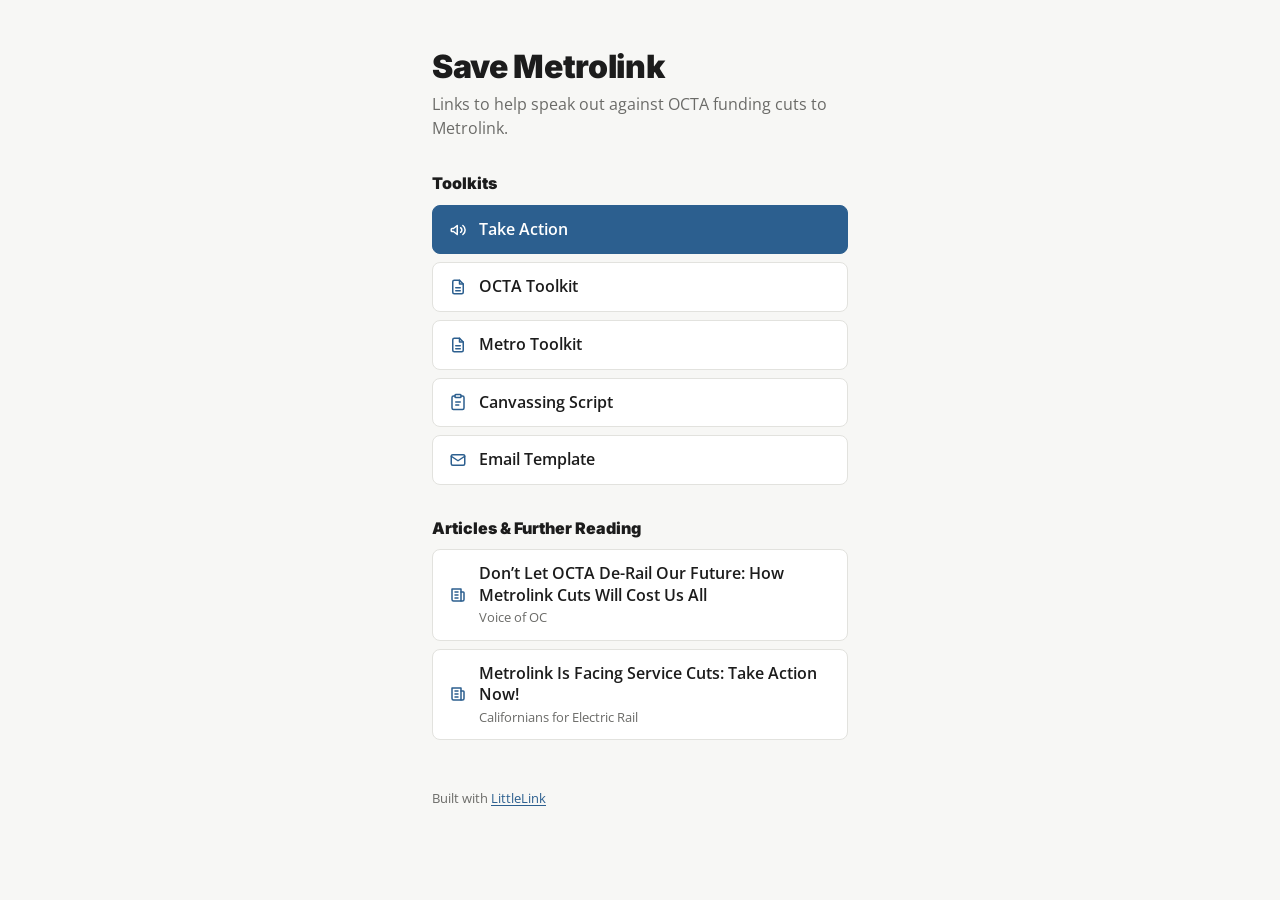
==== index.html @ 23a21e2d "chore(page): remove privacy policy page Drop privacy.html and its footer link, and stop copying it i" ====
<!DOCTYPE html>

<!--
  To change the theme, change the class on the html tag below to one of:
  - theme-auto: Automatically switches based on user's system preferences
  - theme-light: Forces light theme
  - theme-dark: Forces dark theme
-->

<html class="theme-auto" lang="en"> <!-- Update `class="theme-auto"` with your preference -->

  <head>
    <meta charset="utf-8">
    <meta name="viewport" content="width=device-width, initial-scale=1">

    <!-- Page Title - Change this to your name/brand (50-60 characters recommended) -->
    <title>Save Metrolink</title>
    <link rel="icon" type="image/svg+xml" href="images/favicon.svg">

    <!-- Meta Description - Write a description (150-160 characters recommended) -->
    <meta name="description" content="Links to help speak out against OCTA funding cuts to Metrolink.">

    <!-- Canonical URL - Helps prevent duplicate content issues -->
    <link rel="canonical" href="https://yourwebsite.com">

    <!-- Author Information -->
    <meta name="author" content="Your Name">

    <!-- Browser UI Color - Matches the default light/dark theme backgrounds -->
    <meta name="theme-color" content="#F7F7F5" media="(prefers-color-scheme: light)">
    <meta name="theme-color" content="#141414" media="(prefers-color-scheme: dark)">

    <!-- Social Sharing (Open Graph & Twitter) - Uncomment and fill in to control how your page
         looks when shared on social platforms and in chat apps.
         og:url and og:image must be full absolute URLs. -->
    <!--
    <meta property="og:type" content="website">
    <meta property="og:title" content="Your Name">
    <meta property="og:description" content="A short description of your page.">
    <meta property="og:url" content="https://yourwebsite.com">
    <meta property="og:image" content="https://yourwebsite.com/images/avatar@2x.png">
    <meta name="twitter:card" content="summary">
    -->

    <!-- Font Preloads - Lets the browser fetch fonts in parallel with the stylesheets -->
    <link rel="preload" href="fonts/open-sans-v34-vietnamese_latin-ext_latin_hebrew_greek-ext_greek_cyrillic-ext_cyrillic-regular.woff2" as="font" type="font/woff2" crossorigin>
    <link rel="preload" href="fonts/open-sans-v34-vietnamese_latin-ext_latin_hebrew_greek-ext_greek_cyrillic-ext_cyrillic-600.woff2" as="font" type="font/woff2" crossorigin>
    <link rel="preload" href="fonts/inter-latin-900-normal.woff2" as="font" type="font/woff2" crossorigin>
    
    <!-- Stylesheets -->
    <link rel="stylesheet" href="css/reset.css">
    <link rel="stylesheet" href="css/style.css">
    <link rel="stylesheet" href="css/theme.css">

    <!-- LittleLink Extended Stylesheet (Optional) -->
    <!-- <link rel="stylesheet" href="css/brands-extended.css"> -->
    <!-- Learn more at https://github.com/sethcottle/littlelink-extended.
         Remove comments if you've added LittleLink Extended dependencies -->

    <!-- Vercel Web Analytics - Only loads when deployed on Vercel with Web Analytics enabled -->
    <script>
      window.va = window.va || function () { (window.vaq = window.vaq || []).push(arguments); };
    </script>
    <script defer src="/_vercel/insights/script.js"></script>
  </head>

<body>

    <!-- Icon sprite: monochrome icons that pick up the accent color via currentColor -->
    <svg xmlns="http://www.w3.org/2000/svg" style="display:none">
      <symbol id="i-megaphone" viewBox="0 0 24 24" fill="none" stroke="currentColor" stroke-width="2" stroke-linecap="round" stroke-linejoin="round"><path d="M3 11v2a1 1 0 0 0 1 1h2l5 4V6L6 10H4a1 1 0 0 0-1 1z"/><path d="M15.5 9a3.5 3.5 0 0 1 0 6"/><path d="M18.5 6a7.5 7.5 0 0 1 0 12"/></symbol>
      <symbol id="i-doc" viewBox="0 0 24 24" fill="none" stroke="currentColor" stroke-width="2" stroke-linecap="round" stroke-linejoin="round"><path d="M14 3H7a2 2 0 0 0-2 2v14a2 2 0 0 0 2 2h10a2 2 0 0 0 2-2V8z"/><path d="M14 3v5h5"/><path d="M9 13h6"/><path d="M9 17h6"/></symbol>
      <symbol id="i-clipboard" viewBox="0 0 24 24" fill="none" stroke="currentColor" stroke-width="2" stroke-linecap="round" stroke-linejoin="round"><rect x="8" y="2" width="8" height="4" rx="1"/><path d="M16 4h2a2 2 0 0 1 2 2v14a2 2 0 0 1-2 2H6a2 2 0 0 1-2-2V6a2 2 0 0 1 2-2h2"/><path d="M9 12h6"/><path d="M9 16h4"/></symbol>
      <symbol id="i-mail" viewBox="0 0 24 24" fill="none" stroke="currentColor" stroke-width="2" stroke-linecap="round" stroke-linejoin="round"><rect x="3" y="5" width="18" height="14" rx="2"/><path d="m3 7 9 6 9-6"/></symbol>
      <symbol id="i-article" viewBox="0 0 24 24" fill="none" stroke="currentColor" stroke-width="2" stroke-linecap="round" stroke-linejoin="round"><path d="M4 4h12v16H6a2 2 0 0 1-2-2z"/><path d="M16 8h3a1 1 0 0 1 1 1v9a2 2 0 0 1-2 2h-2"/><path d="M8 8h4"/><path d="M8 12h4"/><path d="M8 16h4"/></symbol>
    </svg>

    <div class="page">
      <main>

        <header class="hero">
          <h1>Save Metrolink</h1>
          <p class="tagline">Links to help speak out against OCTA funding cuts to Metrolink.</p>
        </header>

        <section class="link-section" aria-labelledby="toolkits-heading">
          <h2 id="toolkits-heading">Toolkits</h2>
          <ul class="link-list" role="list">
            <li>
              <a class="link-card link-card--primary" href="https://actionnetwork.org/letters/fund-metrolink-to-keep-transit-vibrant-and-affordable?source=direct_link&amp;" target="_blank" rel="noopener">
                <span class="link-card__icon"><svg aria-hidden="true"><use href="#i-megaphone"/></svg></span>
                <span class="link-card__body"><span class="link-card__title">Take Action</span></span>
              </a>
            </li>
            <li>
              <a class="link-card" href="https://docs.google.com/document/d/1prMYzTahbwzgVNtn0bfmMKDAa4uJzxozuuBfcnQbtrY/edit?usp=sharing" target="_blank" rel="noopener">
                <span class="link-card__icon"><svg aria-hidden="true"><use href="#i-doc"/></svg></span>
                <span class="link-card__body"><span class="link-card__title">OCTA Toolkit</span></span>
              </a>
            </li>
            <li>
              <a class="link-card" href="https://docs.google.com/document/d/1EpZpOBDn2IRKd_8a0dv5WPejzr_xglmxDwI152ZHBO8/edit?usp=sharing" target="_blank" rel="noopener">
                <span class="link-card__icon"><svg aria-hidden="true"><use href="#i-doc"/></svg></span>
                <span class="link-card__body"><span class="link-card__title">Metro Toolkit</span></span>
              </a>
            </li>
            <li>
              <a class="link-card" href="https://docs.google.com/document/d/1gWLlyYa2d-7vLAkSdUPg4hxgd2EoYTsvh5cTyyw9eRY/edit?usp=sharing" target="_blank" rel="noopener">
                <span class="link-card__icon"><svg aria-hidden="true"><use href="#i-clipboard"/></svg></span>
                <span class="link-card__body"><span class="link-card__title">Canvassing Script</span></span>
              </a>
            </li>
            <li>
              <a class="link-card" href="https://docs.google.com/document/d/1jbxpxffPxwdXLkShHNinEZsMDSBTveh3P3izOYuP01Q/edit?usp=sharing" target="_blank" rel="noopener">
                <span class="link-card__icon"><svg aria-hidden="true"><use href="#i-mail"/></svg></span>
                <span class="link-card__body"><span class="link-card__title">Email Template</span></span>
              </a>
            </li>
          </ul>
        </section>

        <section class="link-section" aria-labelledby="articles-heading">
          <h2 id="articles-heading">Articles &amp; Further Reading</h2>
          <ul class="link-list" role="list">
            <li>
              <a class="link-card" href="https://voiceofoc.org/2026/05/buck-and-rizzo-dont-let-octa-de-rail-our-future-how-metrolink-cuts-will-cost-us-all/?utm_source=facebook&amp;utm_medium=jetpack_social" target="_blank" rel="noopener">
                <span class="link-card__icon"><svg aria-hidden="true"><use href="#i-article"/></svg></span>
                <span class="link-card__body"><span class="link-card__title">Don’t Let OCTA De-Rail Our Future: How Metrolink Cuts Will Cost Us All</span><span class="link-card__meta">Voice of OC</span></span>
              </a>
            </li>
            <li>
              <a class="link-card" href="https://calelectricrail.org/metrolink-is-facing-service-cuts-take-action-now/" target="_blank" rel="noopener">
                <span class="link-card__icon"><svg aria-hidden="true"><use href="#i-article"/></svg></span>
                <span class="link-card__body"><span class="link-card__title">Metrolink Is Facing Service Cuts: Take Action Now!</span><span class="link-card__meta">Californians for Electric Rail</span></span>
              </a>
            </li>
          </ul>
        </section>

      </main>

      <footer>
        Built with <a href="https://littlelink.io" target="_blank" rel="noopener">LittleLink</a>
      </footer>
    </div>

</body>

</html>
---- css/style.css ----
/*
* LittleLink
* https://littlelink.io
* Free to use under the MIT license
* http://www.opensource.org/licenses/mit-license.php
*/

/* Grid
  –––––––––––––––––––––––––––––––––––––––––––––––––– */
  .container {
	position:relative;
	width:100%;
	max-width:37.5rem;     				/* 600px */
    text-align:center;
	margin:0 auto;
	padding:var(--spacing-xl) var(--spacing-m) 0 var(--spacing-m);
	box-sizing:border-box;
}
.container-left {
	position:relative;
	width:100%;
	max-width:37.5rem;
	text-align:left;
	margin:0 auto;
	padding:0 1.25rem;
	box-sizing:border-box;
}
.container-left p {
	margin-bottom: 1rem;  				/* 16px space between paragraphs */
  }
.column {
	width:100%;
	box-sizing:border-box;
}
/* For devices larger than 400px */
  @media (min-width:25rem) {            /* 400px */
    .container {
	width:85%;
}
}/* For devices larger than 550px */
  @media (min-width:34.375rem) {        /* 550px */
    .container {
	width:80%;
}
}

/* Base Styles
  –––––––––––––––––––––––––––––––––––––––––––––––––– */
  body {
	margin:0;
	padding:0;
	background-color:#ffffff;
	color:#1a1a1a;
	font-family:"Open Sans",system-ui;
    font-weight:400;
	line-height:1.6;
}

/* Base Typography Settings
–––––––––––––––––––––––––––––––––––––––––––––––––– */
/* Base size - 16px browser default */
:root {
  font-size:16px;           /* Using a 1.25 modular scale for typography */
  --scale-0:1rem;           /* 16px */
  --scale-1:1.25rem;        /* 20px */
  --scale-2:1.563rem;       /* 25px */
  --scale-3:1.953rem;       /* 31px */
  --scale-4:2.441rem;       /* 39px */
  --scale-5:3.052rem;       /* 49px */

  /* Spacing units */
  --spacing-xs:0.5rem;      /* 8px */
  --spacing-s:1rem;         /* 16px */
  --spacing-m:1.5rem;       /* 24px */
  --spacing-l:2rem;         /* 32px */
  --spacing-xl:3rem;        /* 48px */
  --spacing-xxl:4rem;       /* 64px */
}

/* Avatar */
.avatar {
	width: 8rem;             /* 128px */
	height: 8rem;
	border-radius: 50%;
	object-fit: cover;
	background-position: center;
	margin-bottom: var(--spacing-l);
	margin-left: auto;
	margin-right: auto;
	display: block;
  }

/* Typography Scale */
h1 {
	margin:0 0 var(--spacing-m) 0;
	font-size:var(--scale-5);           /* ~49px */
  	font-weight:800;
	line-height:1.1;
	letter-spacing:-0.02em;
	word-wrap:break-word;
	overflow-wrap:break-word;
	hyphens:auto;           /* Delete this to remove automatic hyphen on line break */
}
body {
	font-size:var(--scale-1);           /* 20px */
  	line-height:1.6;
}
.container p {
	margin:0 0 var(--spacing-xl) 0;
	font-size:var(--scale-1);
	line-height:1.6;
}

/* Footer */
footer {
	margin:var(--spacing-xxl) 0;            /* 4rem (64px) top and bottom */
    font-size:var(--scale-0);
}

/* Responsive adjustments */
@media (max-width:34.375rem) {              /* 550px */
  h1 {
	font-size:2rem;
}
body {
	font-size:var(--scale-0);
}
.container p {
	font-size:var(--scale-0);
}
.avatar {
	margin-bottom:var(--spacing-m);
}
footer {
	margin:var(--spacing-xl) 0;         	/* 3rem (48px) top and bottom */
}
}

/* Links
  –––––––––––––––––––––––––––––––––––––––––––––––––– */
  a {
	color:#2457F5;
	text-decoration:underline;
}
a:hover {
	color:#083BDA;
}

/* Buttons
–––––––––––––––––––––––––––––––––––––––––––––––––– */
.button,button {
	display:inline-flex;
	align-items:center;
	justify-content:center;
	width:18.75rem;             	/* 300px */
 	min-height:3rem;                /* 48px */
  	padding:0.75rem 1rem;         	/* 12px ; 16px */
  	font-size:1.125rem;           	/* 18px */
  	font-weight:700;
	text-decoration:none;
	white-space:normal;
  	background-color:var(--button-background,transparent);
	color:var(--button-text,#000000);
	border:var(--button-border,none);
	border-radius:0.5rem;
	cursor:pointer;
	box-sizing:border-box;
	hyphens:auto;               	/* Delete this to remove automatic hyphen on line break */
  	margin-bottom:1rem;
	text-align:center;
	line-height:1.3;
}

/* Icons
–––––––––––––––––––––––––––––––––––––––––––––––––– */
.icon {
	width:1.25rem;
	height:1.25rem;
	margin-right:0.5rem;
	flex-shrink:0;
}

/* Avatar Modifiers
  –––––––––––––––––––––––––––––––––––––––––––––––––– */
   /* Modifier for no avatar rounding */
   .avatar--none {
	border-radius: 0%;
  }

  /* Modifier for rounded avatar */
  .avatar--rounded {
	border-radius: 50%;
  }

  /* Modifier for slightly rounded corners */
  .avatar--soft {
	border-radius: 0.5rem;   /* 8px rounded corners */
  }

/* Theme System
  –––––––––––––––––––––––––––––––––––––––––––––––––– */
/* Light theme is default above */

/* Light theme (forced) */
:root.theme-light {
	color-scheme:light;
}

/* Dark theme */
:root.theme-dark {
	color-scheme:dark;
}
:root.theme-dark :focus-visible {
	outline: 2px solid #4899F7;
	outline-offset: 2px;
  }
:root.theme-dark body {
	background-color:#121212;
	color:#ffffff;
}
:root.theme-dark a:not(.button) {
	color:#4899F7;
}
:root.theme-dark a:not(.button):hover {
	color:#7AB8FF;
}

/* Auto theme */
:root.theme-auto {
	color-scheme:light dark;
}
@media (prefers-color-scheme:dark) {
	:root.theme-auto body {
	background-color:#121212;
	color:#ffffff;
}
:root.theme-auto :focus-visible {
    outline: 2px solid #4899F7;
    outline-offset: 2px;
  }
:root.theme-auto a:not(.button) {
	color:#4899F7;
}
:root.theme-auto a:not(.button):hover {
	color:#7AB8FF;
}
}

/* Button Text Color Override
    –––––––––––––––––––––––––––––––––––––––––––––––––– */
    .button:hover,button:hover {
	color:var(--button-text,#000000);
}

/* Privacy Page Styles
  –––––––––––––––––––––––––––––––––––––––––––––––––– */
.container-left nav {
	margin:var(--spacing-l) 0;
	text-align:left;
}
section {
	margin:var(--spacing-xl) 0;
	text-align:left;
}
h2 {
	font-size:var(--scale-3);
	font-weight:700;
	margin-bottom:var(--spacing-m);
}
h3 {
	font-size:var(--scale-2);
	font-weight:600;
	margin:var(--spacing-l) 0 var(--spacing-s) 0;
}
ul {
	list-style:none;
	padding:0;
	margin:0 0 var(--spacing-m) 0;
}
ul li {
	margin-bottom:var(--spacing-xs);
}

/* Privacy page specific responsive adjustments */
  @media (max-width:34.375rem) {
	h2 {
	font-size:var(--scale-2);
	}
	h3 {
	font-size:var(--scale-1);
	}
	section {
	margin:var(--spacing-l) 0;
	}
}

/* Font Face Definitions
  –––––––––––––––––––––––––––––––––––––––––––––––––– */
@font-face {
	font-display:swap;
	font-family:'Open Sans';
	font-style:normal;
	font-weight:400;
	src:url('../fonts/open-sans-v34-vietnamese_latin-ext_latin_hebrew_greek-ext_greek_cyrillic-ext_cyrillic-regular.woff2') format('woff2');
}
@font-face {
	font-display:swap;
	font-family:'Open Sans';
	font-style:normal;
	font-weight:600;
	src:url('../fonts/open-sans-v34-vietnamese_latin-ext_latin_hebrew_greek-ext_greek_cyrillic-ext_cyrillic-600.woff2') format('woff2');
}
@font-face {
	font-display:swap;
	font-family:'Open Sans';
	font-style:normal;
	font-weight:700;
	src:url('../fonts/open-sans-v34-vietnamese_latin-ext_latin_hebrew_greek-ext_greek_cyrillic-ext_cyrillic-700.woff2') format('woff2');
}
@font-face {
	font-display:swap;
	font-family:'Open Sans';
	font-style:normal;
	font-weight:800;
	src:url('../fonts/open-sans-v34-vietnamese_latin-ext_latin_hebrew_greek-ext_greek_cyrillic-ext_cyrillic-800.woff2') format('woff2');
}
---- css/theme.css ----
/*
* Save Metrolink theme
* Layered on top of LittleLink's style.css. Neutral greys with a single
* blue accent taken from the Californians for Electric Rail palette.
*/

/* Fonts
  –––––––––––––––––––––––––––––––––––––––––––––––––– */
@font-face {
	font-display:swap;
	font-family:'Inter';
	font-style:normal;
	font-weight:900;
	src:url('../fonts/inter-latin-900-normal.woff2') format('woff2');
}

/* Tokens
  –––––––––––––––––––––––––––––––––––––––––––––––––– */
:root {
	--bg:#F7F7F5;
	--surface:#FFFFFF;
	--surface-hover:#F1F4F8;
	--border:#E2E2DE;
	--text:#1C1C1C;
	--text-muted:#6B6B68;
	--accent:#2C5F8F;
	--accent-hover:#1B4162;
	--on-accent:#FFFFFF;
	--font-display:'Inter', system-ui, sans-serif;
}

/* Dark palette, shared by forced-dark and auto-dark */
:root.theme-dark {
	--bg:#141414;
	--surface:#1C1C1C;
	--surface-hover:#22272D;
	--border:#2E2E2E;
	--text:#EDEDED;
	--text-muted:#A3A3A0;
	--accent:#7DAEE3;
	--accent-hover:#A3C6EC;
	--on-accent:#0F1E2D;
}
@media (prefers-color-scheme:dark) {
	:root.theme-auto {
		--bg:#141414;
		--surface:#1C1C1C;
		--surface-hover:#22272D;
		--border:#2E2E2E;
		--text:#EDEDED;
		--text-muted:#A3A3A0;
		--accent:#7DAEE3;
		--accent-hover:#A3C6EC;
		--on-accent:#0F1E2D;
	}
}

/* Base (overrides style.css, including its dark-mode body and link rules)
  –––––––––––––––––––––––––––––––––––––––––––––––––– */
:root body,
:root.theme-dark body,
:root.theme-auto body {
	background-color:var(--bg);
	color:var(--text);
}
:root a:not(.link-card),
:root.theme-dark a:not(.link-card),
:root.theme-auto a:not(.link-card) {
	color:var(--accent);
	text-underline-offset:0.15em;
}
:root a:not(.link-card):hover,
:root.theme-dark a:not(.link-card):hover,
:root.theme-auto a:not(.link-card):hover {
	color:var(--accent-hover);
}
:root :focus-visible,
:root.theme-dark :focus-visible,
:root.theme-auto :focus-visible {
	outline:2px solid var(--accent);
	outline-offset:2px;
}

h1, h2, h3 {
	font-family:var(--font-display);
	font-weight:900;
}
h1 {
	font-size:2rem;
	line-height:1.2;
	letter-spacing:-0.01em;
	hyphens:manual;
}

/* Link page layout
  –––––––––––––––––––––––––––––––––––––––––––––––––– */
.page {
	width:100%;
	max-width:28rem;          /* 448px */
	margin:0 auto;
	padding:var(--spacing-xl) var(--spacing-s) 0;
	box-sizing:border-box;
	text-align:left;
}

.hero {
	margin-bottom:var(--spacing-l);
}
.hero h1 {
	margin:0 0 0.375rem;
}
.page .tagline {
	margin:0;
	font-size:1rem;
	line-height:1.5;
	color:var(--text-muted);
}

.link-section {
	margin:0 0 var(--spacing-l);
}
.link-section h2 {
	margin:0 0 0.625rem;
	font-size:1rem;
	line-height:1.4;
	color:var(--text);
}
.link-list {
	display:flex;
	flex-direction:column;
	gap:0.5rem;
	list-style:none;
	margin:0;
	padding:0;
}
.link-list li {
	margin:0;
}

/* Link buttons */
.link-card {
	display:flex;
	align-items:center;
	gap:0.75rem;
	padding:0.8125rem 1rem;
	background:var(--surface);
	border:1px solid var(--border);
	border-radius:0.5rem;
	text-decoration:none;
	transition:background-color 0.12s ease, border-color 0.12s ease;
	--card-text:var(--text);
	--card-icon:var(--accent);
}
/* Beat style.css's `:root.theme-* a:not(.button)` link colors */
:root a.link-card,
:root a.link-card:hover,
:root.theme-dark a.link-card,
:root.theme-dark a.link-card:hover,
:root.theme-auto a.link-card,
:root.theme-auto a.link-card:hover {
	color:var(--card-text);
}
.link-card:hover {
	background:var(--surface-hover);
	border-color:var(--accent);
}
.link-card__icon {
	display:flex;
	flex-shrink:0;
	color:var(--card-icon);
}
.link-card__icon svg {
	width:1.125rem;
	height:1.125rem;
}
.link-card__body {
	display:flex;
	flex-direction:column;
	min-width:0;
}
.link-card__title {
	font-size:1rem;
	font-weight:600;
	line-height:1.35;
}
.link-card__meta {
	margin-top:0.125rem;
	font-size:0.8125rem;
	line-height:1.4;
	color:var(--text-muted);
}

/* Primary call to action */
.link-card--primary {
	background:var(--accent);
	border-color:var(--accent);
	--card-text:var(--on-accent);
	--card-icon:var(--on-accent);
}
.link-card--primary:hover {
	background:var(--accent-hover);
	border-color:var(--accent-hover);
}

.page footer {
	margin:var(--spacing-xl) 0;
	font-size:0.8125rem;
	color:var(--text-muted);
}

@media (prefers-reduced-motion:reduce) {
	.link-card {
		transition:none;
	}
}
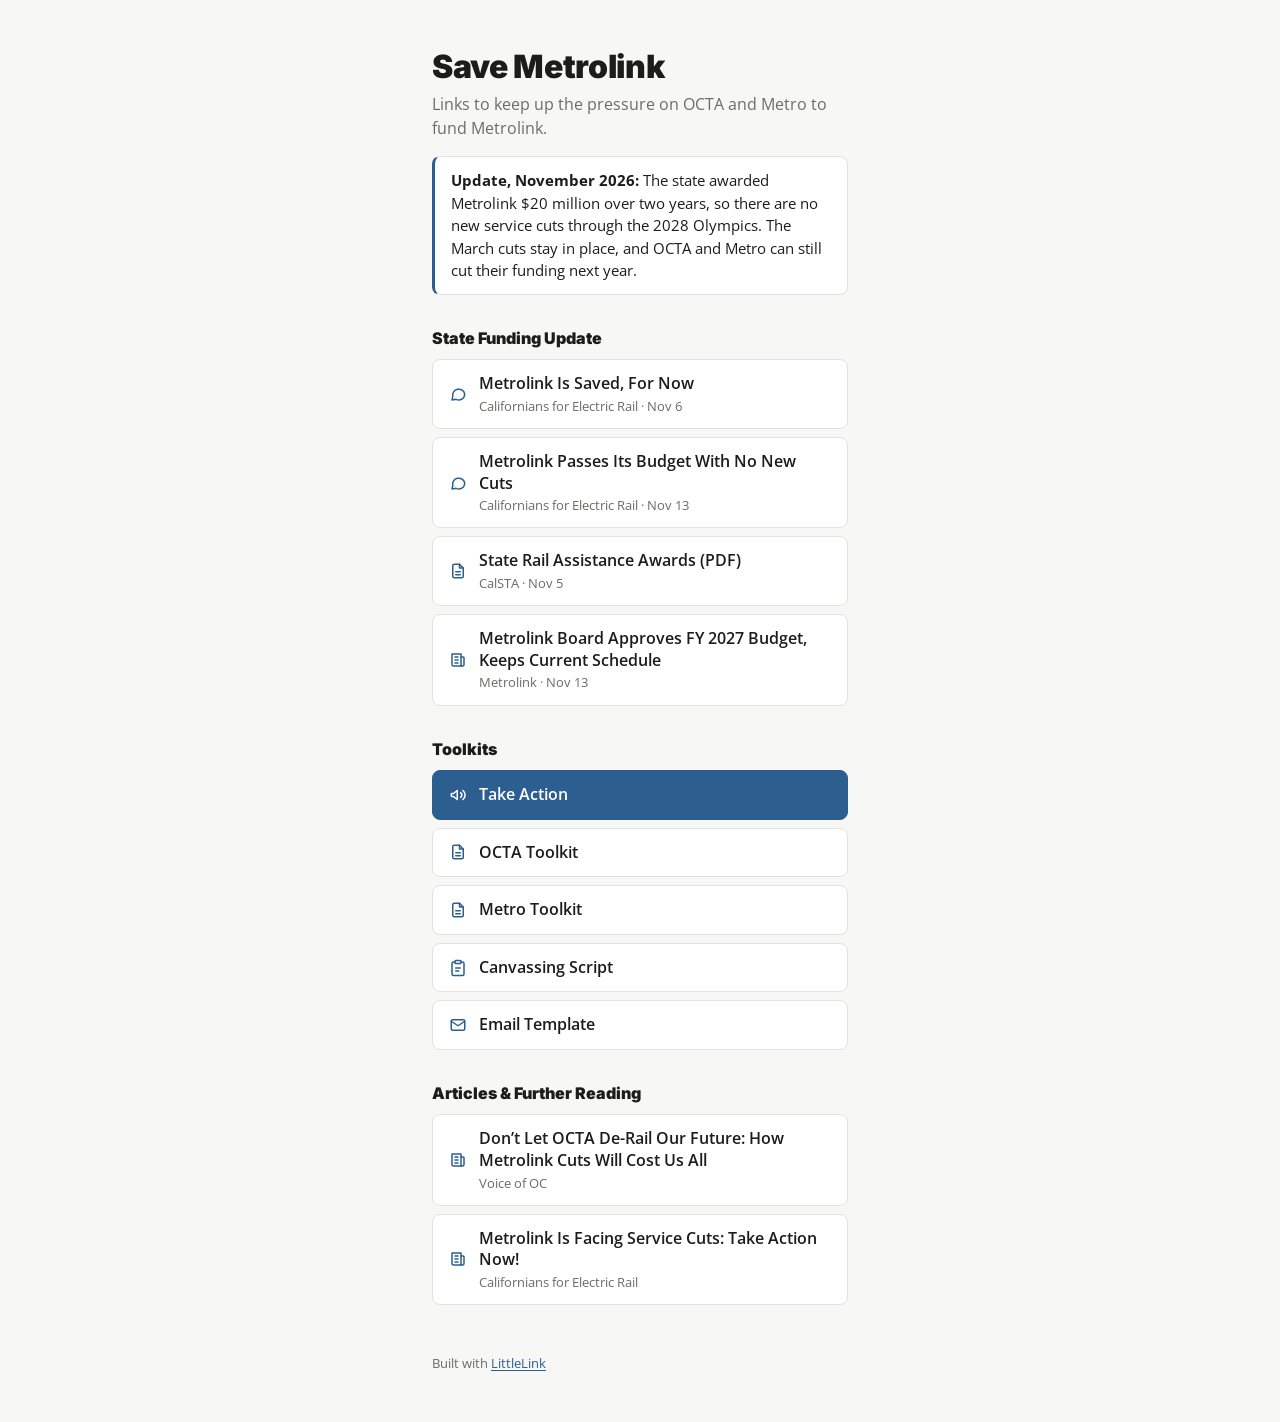
==== commit a6439e1f: "feat(page): add state funding update for Metrolink The state awarded Metrolink $20M in flexible Stat" ====
--- a/index.html
+++ b/index.html
@@ -15,10 +15,9 @@
 
     <!-- Page Title - Change this to your name/brand (50-60 characters recommended) -->
     <title>Save Metrolink</title>
-    <link rel="icon" type="image/svg+xml" href="images/favicon.svg">
 
     <!-- Meta Description - Write a description (150-160 characters recommended) -->
-    <meta name="description" content="Links to help speak out against OCTA funding cuts to Metrolink.">
+    <meta name="description" content="The state funded Metrolink through the 2028 Olympics. Links to keep up the pressure on OCTA and Metro to fund Metrolink.">
 
     <!-- Canonical URL - Helps prevent duplicate content issues -->
     <link rel="canonical" href="https://yourwebsite.com">
@@ -72,6 +71,7 @@
       <symbol id="i-doc" viewBox="0 0 24 24" fill="none" stroke="currentColor" stroke-width="2" stroke-linecap="round" stroke-linejoin="round"><path d="M14 3H7a2 2 0 0 0-2 2v14a2 2 0 0 0 2 2h10a2 2 0 0 0 2-2V8z"/><path d="M14 3v5h5"/><path d="M9 13h6"/><path d="M9 17h6"/></symbol>
       <symbol id="i-clipboard" viewBox="0 0 24 24" fill="none" stroke="currentColor" stroke-width="2" stroke-linecap="round" stroke-linejoin="round"><rect x="8" y="2" width="8" height="4" rx="1"/><path d="M16 4h2a2 2 0 0 1 2 2v14a2 2 0 0 1-2 2H6a2 2 0 0 1-2-2V6a2 2 0 0 1 2-2h2"/><path d="M9 12h6"/><path d="M9 16h4"/></symbol>
       <symbol id="i-mail" viewBox="0 0 24 24" fill="none" stroke="currentColor" stroke-width="2" stroke-linecap="round" stroke-linejoin="round"><rect x="3" y="5" width="18" height="14" rx="2"/><path d="m3 7 9 6 9-6"/></symbol>
+      <symbol id="i-post" viewBox="0 0 24 24" fill="none" stroke="currentColor" stroke-width="2" stroke-linecap="round" stroke-linejoin="round"><path d="M21 12a8 8 0 0 1-11.6 7.1L4 20l1-4.6A8 8 0 1 1 21 12z"/></symbol>
       <symbol id="i-article" viewBox="0 0 24 24" fill="none" stroke="currentColor" stroke-width="2" stroke-linecap="round" stroke-linejoin="round"><path d="M4 4h12v16H6a2 2 0 0 1-2-2z"/><path d="M16 8h3a1 1 0 0 1 1 1v9a2 2 0 0 1-2 2h-2"/><path d="M8 8h4"/><path d="M8 12h4"/><path d="M8 16h4"/></symbol>
     </svg>
 
@@ -80,8 +80,39 @@
 
         <header class="hero">
           <h1>Save Metrolink</h1>
-          <p class="tagline">Links to help speak out against OCTA funding cuts to Metrolink.</p>
+          <p class="tagline">Links to keep up the pressure on OCTA and Metro to fund Metrolink.</p>
+          <p class="update"><strong>Update, November 2026:</strong> The state awarded Metrolink $20 million over two years, so there are no new service cuts through the 2028 Olympics. The March cuts stay in place, and OCTA and Metro can still cut their funding next year.</p>
         </header>
+
+        <section class="link-section" aria-labelledby="update-heading">
+          <h2 id="update-heading">State Funding Update</h2>
+          <ul class="link-list" role="list">
+            <li>
+              <a class="link-card" href="https://bsky.app/profile/calelectricrail.org/post/3mznt4cbrf22n" target="_blank" rel="noopener">
+                <span class="link-card__icon"><svg aria-hidden="true"><use href="#i-post"/></svg></span>
+                <span class="link-card__body"><span class="link-card__title">Metrolink Is Saved, For Now</span><span class="link-card__meta">Californians for Electric Rail · Nov 6</span></span>
+              </a>
+            </li>
+            <li>
+              <a class="link-card" href="https://bsky.app/profile/calelectricrail.org/post/3n27pq4o4fc25" target="_blank" rel="noopener">
+                <span class="link-card__icon"><svg aria-hidden="true"><use href="#i-post"/></svg></span>
+                <span class="link-card__body"><span class="link-card__title">Metrolink Passes Its Budget With No New Cuts</span><span class="link-card__meta">Californians for Electric Rail · Nov 13</span></span>
+              </a>
+            </li>
+            <li>
+              <a class="link-card" href="https://calsta.ca.gov/-/media/calsta-media/documents/fleixble-sra-awarded-project-list-final-a11y.pdf" target="_blank" rel="noopener">
+                <span class="link-card__icon"><svg aria-hidden="true"><use href="#i-doc"/></svg></span>
+                <span class="link-card__body"><span class="link-card__title">State Rail Assistance Awards (PDF)</span><span class="link-card__meta">CalSTA · Nov 5</span></span>
+              </a>
+            </li>
+            <li>
+              <a class="link-card" href="https://metrolinktrains.com/news/metrolink-board-approves-$508.8m-fiscal-year-2027-budget-maintains-current-train-schedule/" target="_blank" rel="noopener">
+                <span class="link-card__icon"><svg aria-hidden="true"><use href="#i-article"/></svg></span>
+                <span class="link-card__body"><span class="link-card__title">Metrolink Board Approves FY 2027 Budget, Keeps Current Schedule</span><span class="link-card__meta">Metrolink · Nov 13</span></span>
+              </a>
+            </li>
+          </ul>
+        </section>
 
         <section class="link-section" aria-labelledby="toolkits-heading">
           <h2 id="toolkits-heading">Toolkits</h2>
--- a/css/theme.css
+++ b/css/theme.css
@@ -213,3 +213,16 @@
 		transition:none;
 	}
 }
+
+/* Update notice in the hero */
+.page .update {
+	margin:var(--spacing-s) 0 0;
+	padding:0.75rem 1rem;
+	font-size:0.9375rem;
+	line-height:1.5;
+	color:var(--text);
+	background:var(--surface);
+	border:1px solid var(--border);
+	border-left:3px solid var(--accent);
+	border-radius:0.5rem;
+}
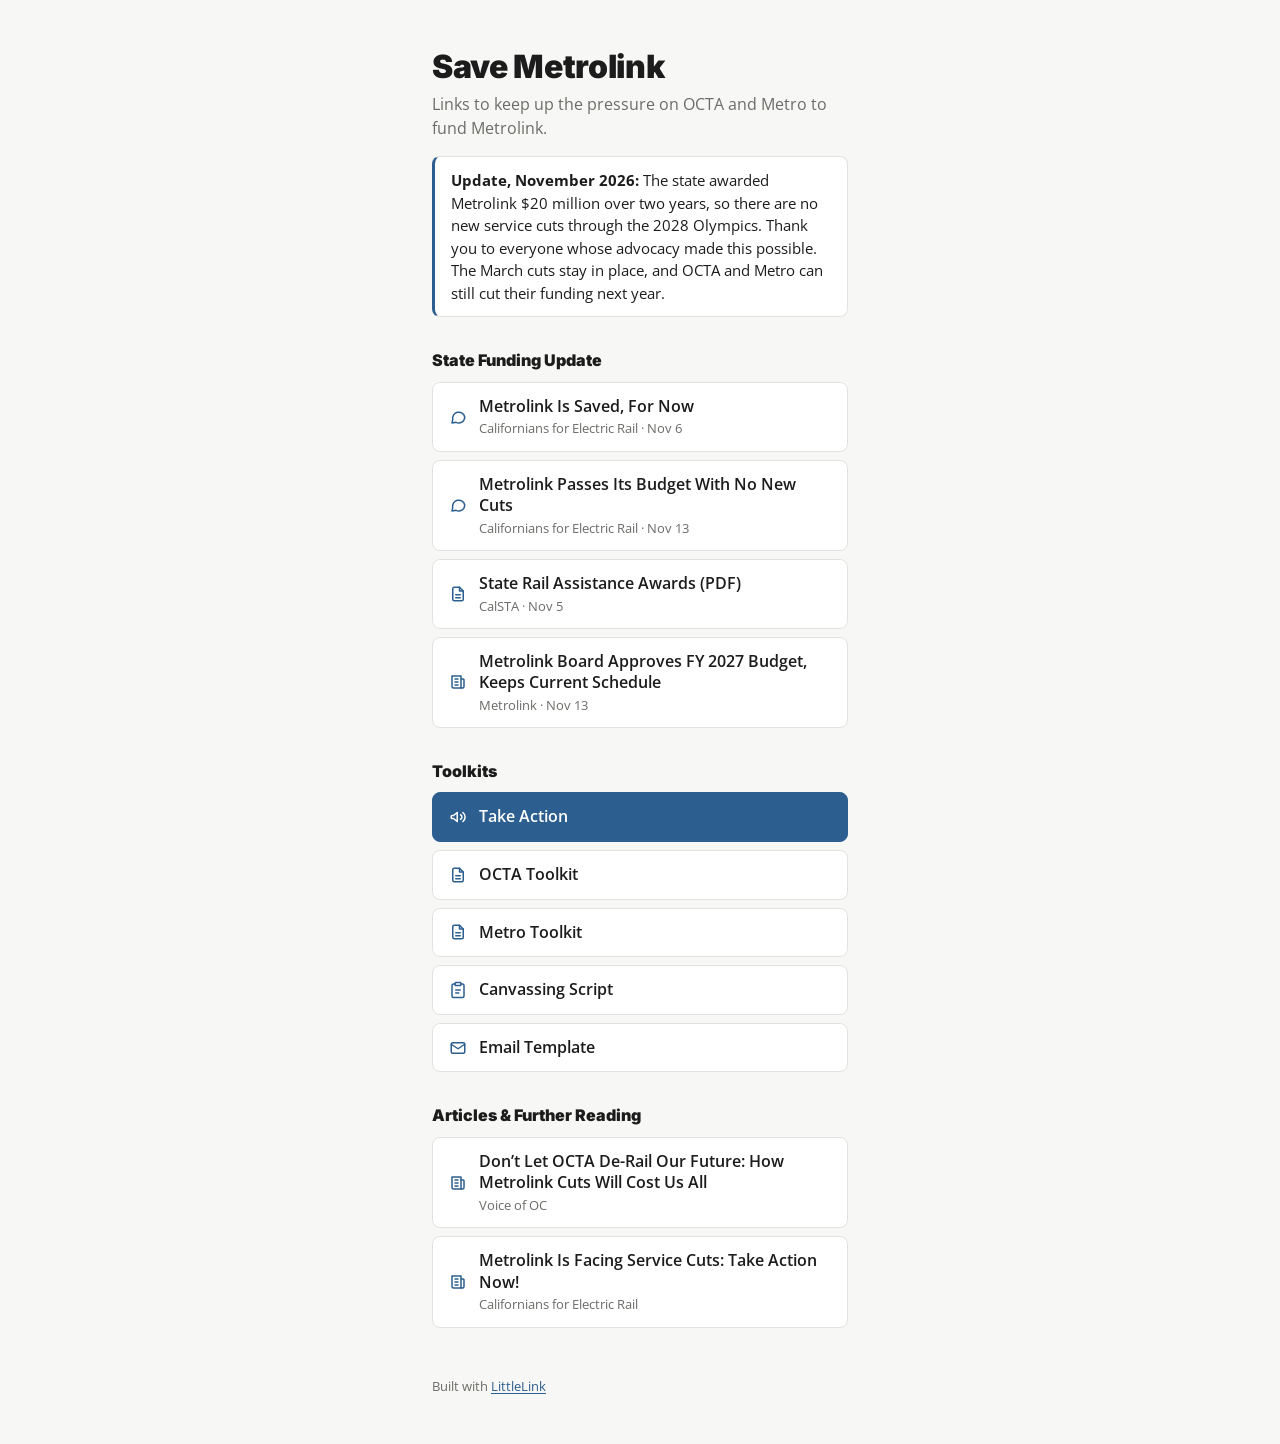
==== commit 4996664c: "feat(page): thank advocates in the funding update note Co-Authored-By: Claude Opus 5.5 <noreply@anth" ====
--- a/index.html
+++ b/index.html
@@ -81,7 +81,7 @@
         <header class="hero">
           <h1>Save Metrolink</h1>
           <p class="tagline">Links to keep up the pressure on OCTA and Metro to fund Metrolink.</p>
-          <p class="update"><strong>Update, November 2026:</strong> The state awarded Metrolink $20 million over two years, so there are no new service cuts through the 2028 Olympics. The March cuts stay in place, and OCTA and Metro can still cut their funding next year.</p>
+          <p class="update"><strong>Update, November 2026:</strong> The state awarded Metrolink $20 million over two years, so there are no new service cuts through the 2028 Olympics. Thank you to everyone whose advocacy made this possible. The March cuts stay in place, and OCTA and Metro can still cut their funding next year.</p>
         </header>
 
         <section class="link-section" aria-labelledby="update-heading">
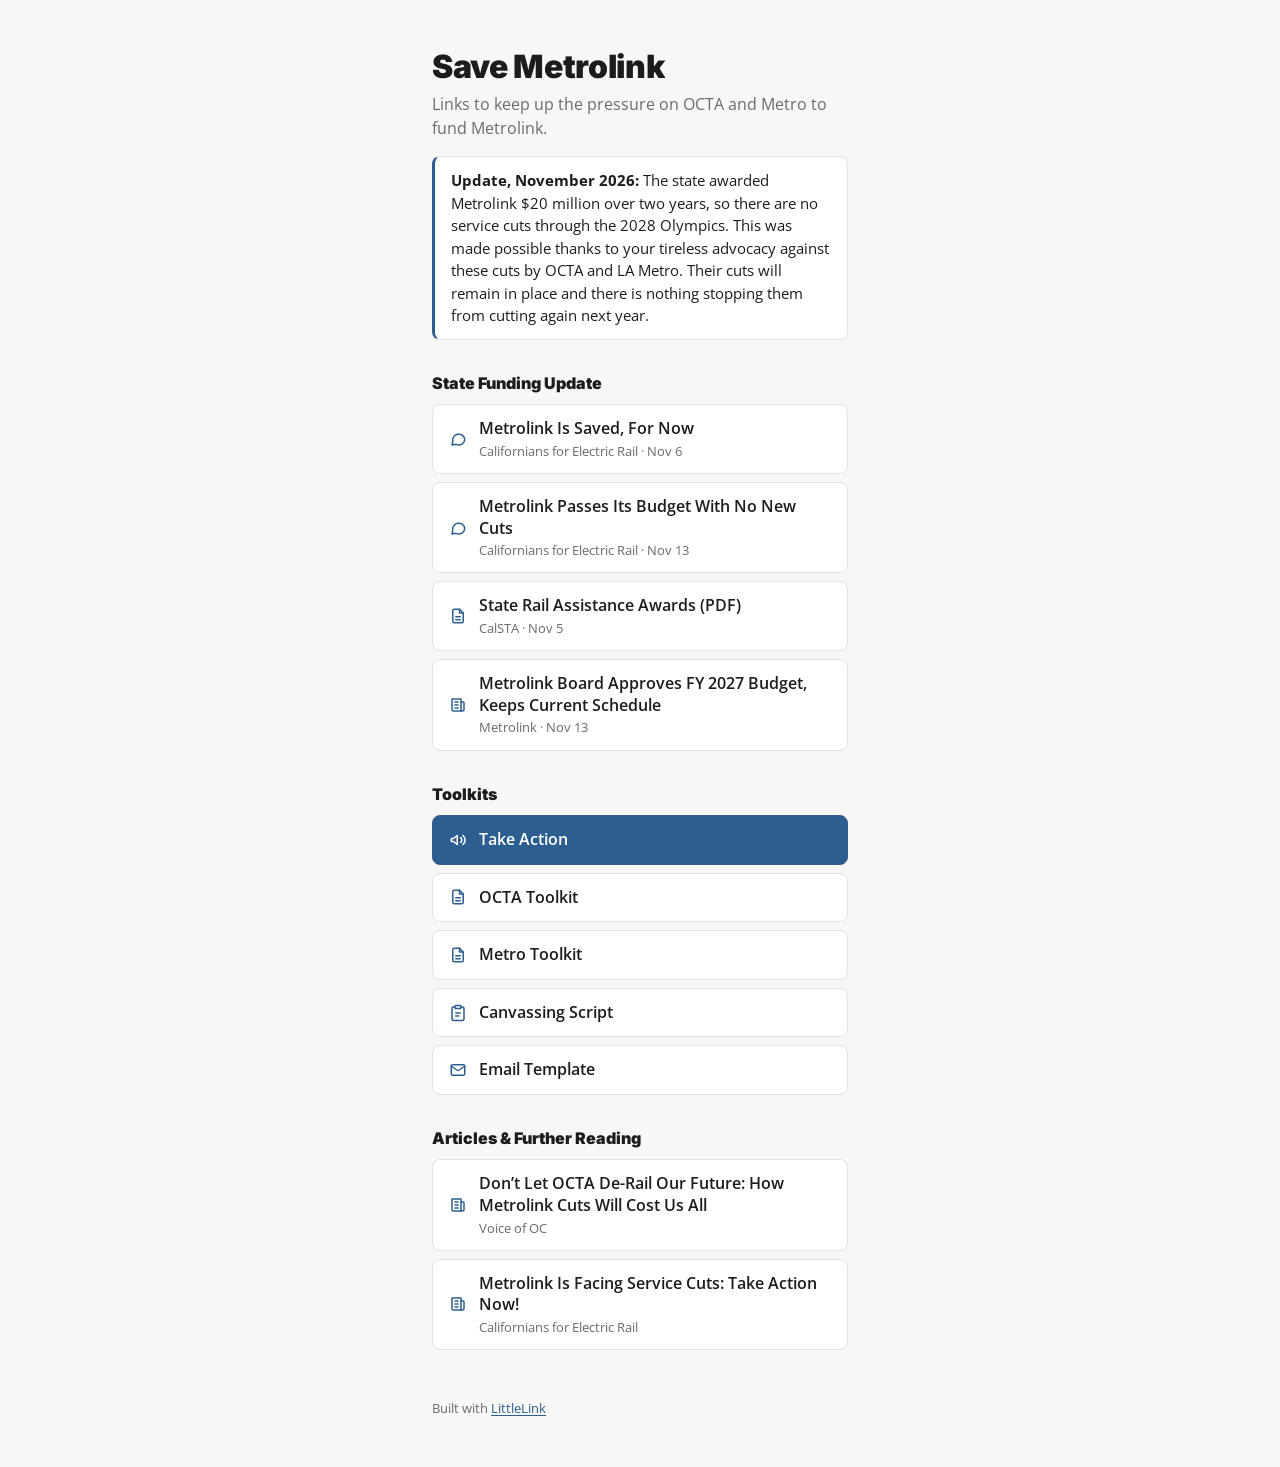
==== commit 9969722a: "feat(page): reword the funding update note Co-Authored-By: Claude Opus 5.5 <noreply@anthropic.com> C" ====
--- a/index.html
+++ b/index.html
@@ -81,7 +81,7 @@
         <header class="hero">
           <h1>Save Metrolink</h1>
           <p class="tagline">Links to keep up the pressure on OCTA and Metro to fund Metrolink.</p>
-          <p class="update"><strong>Update, November 2026:</strong> The state awarded Metrolink $20 million over two years, so there are no new service cuts through the 2028 Olympics. Thank you to everyone whose advocacy made this possible. The March cuts stay in place, and OCTA and Metro can still cut their funding next year.</p>
+          <p class="update"><strong>Update, November 2026:</strong> The state awarded Metrolink $20 million over two years, so there are no service cuts through the 2028 Olympics. This was made possible thanks to your tireless advocacy against these cuts by OCTA and LA Metro. Their cuts will remain in place and there is nothing stopping them from cutting again next year.</p>
         </header>
 
         <section class="link-section" aria-labelledby="update-heading">
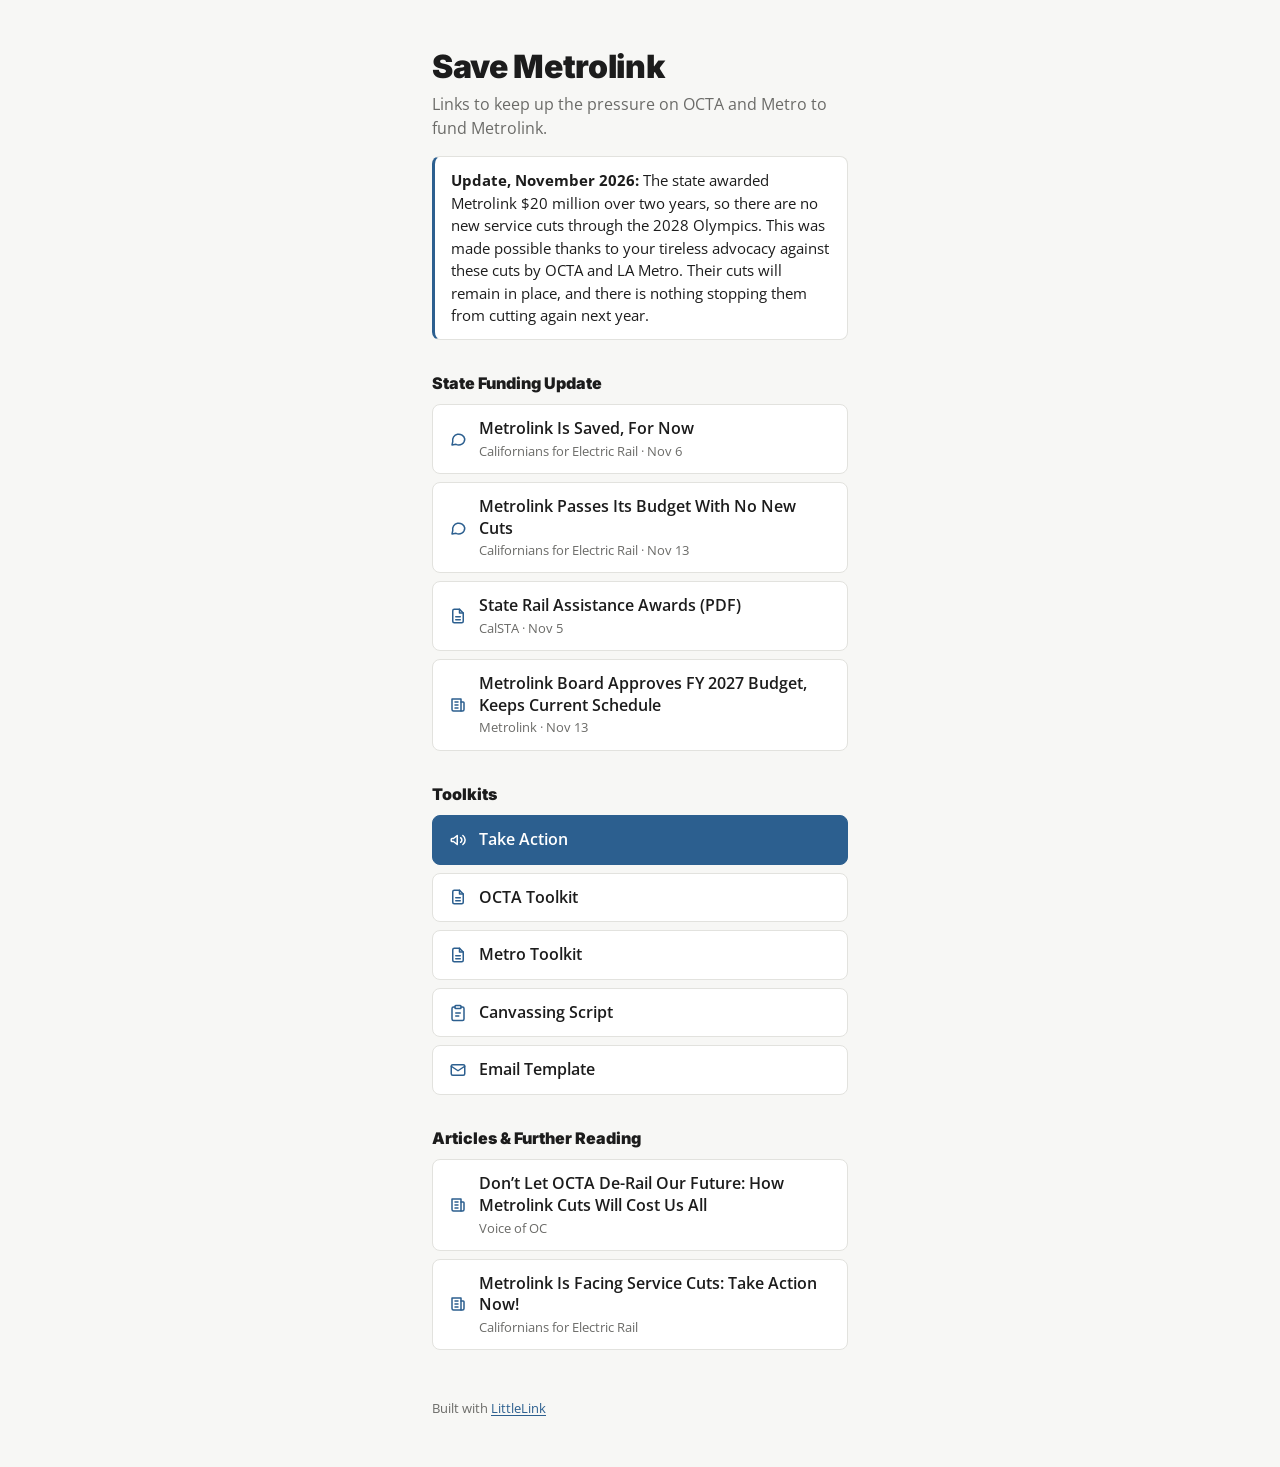
==== commit 8572a07a: "fix(page): say no new service cuts in the funding update note Co-Authored-By: Claude Opus 5.5 <norep" ====
--- a/index.html
+++ b/index.html
@@ -81,7 +81,7 @@
         <header class="hero">
           <h1>Save Metrolink</h1>
           <p class="tagline">Links to keep up the pressure on OCTA and Metro to fund Metrolink.</p>
-          <p class="update"><strong>Update, November 2026:</strong> The state awarded Metrolink $20 million over two years, so there are no service cuts through the 2028 Olympics. This was made possible thanks to your tireless advocacy against these cuts by OCTA and LA Metro. Their cuts will remain in place and there is nothing stopping them from cutting again next year.</p>
+          <p class="update"><strong>Update, November 2026:</strong> The state awarded Metrolink $20 million over two years, so there are no new service cuts through the 2028 Olympics. This was made possible thanks to your tireless advocacy against these cuts by OCTA and LA Metro. Their cuts will remain in place, and there is nothing stopping them from cutting again next year.</p>
         </header>
 
         <section class="link-section" aria-labelledby="update-heading">
